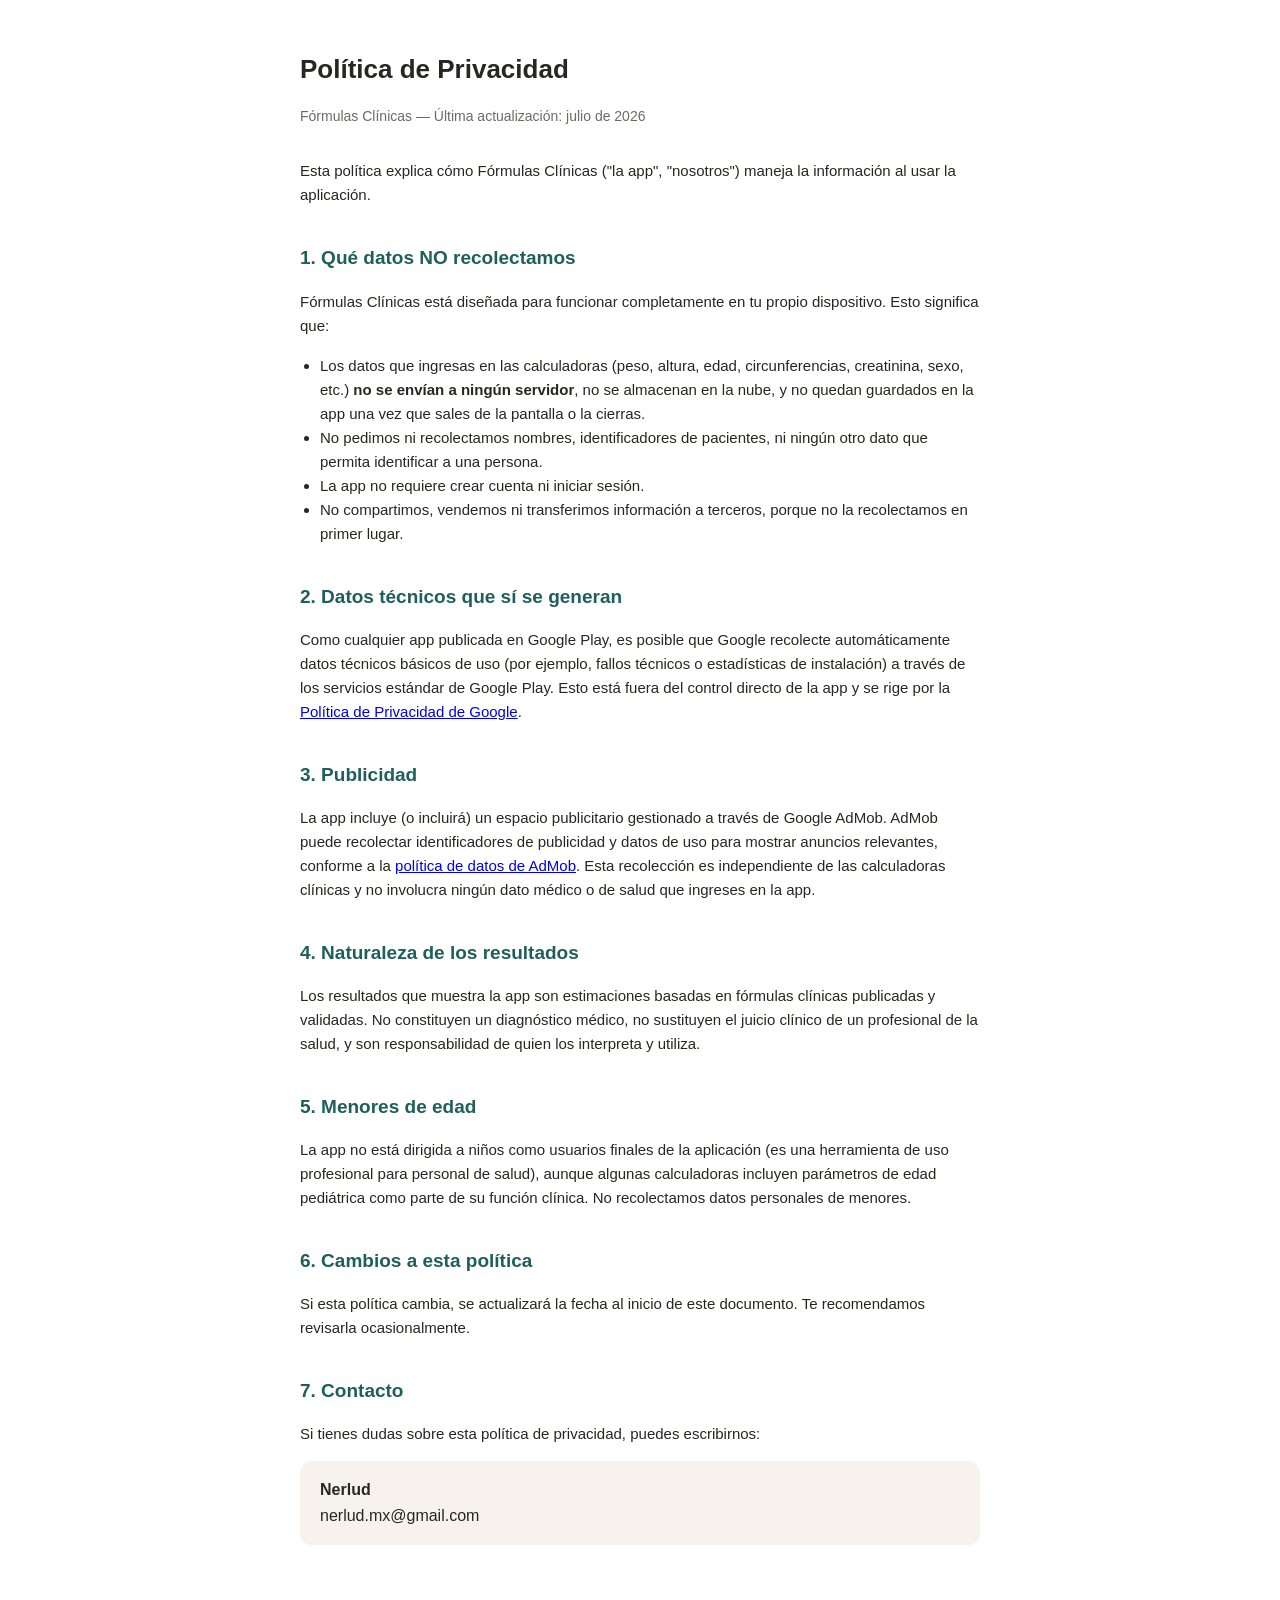
==== privacidad.html @ 590e9d35 "Add files via upload" ====
<!DOCTYPE html>
<html lang="es">
<head>
<meta charset="UTF-8">
<meta name="viewport" content="width=device-width, initial-scale=1.0">
<title>Política de Privacidad — Fórmulas Clínicas</title>
<style>
  body {
    font-family: -apple-system, BlinkMacSystemFont, 'Inter', sans-serif;
    max-width: 680px;
    margin: 0 auto;
    padding: 32px 20px 60px;
    color: #262622;
    line-height: 1.6;
  }
  h1 { font-size: 26px; margin-bottom: 4px; }
  .fecha { color: #6b6b63; font-size: 14px; margin-bottom: 32px; }
  h2 { font-size: 19px; margin-top: 36px; color: #1f5f5b; }
  p, li { font-size: 15px; }
  ul { padding-left: 20px; }
  .contacto {
    background: #f7f3ec;
    border-radius: 12px;
    padding: 16px 20px;
    margin-top: 12px;
  }
</style>
</head>
<body>

<h1>Política de Privacidad</h1>
<p class="fecha">Fórmulas Clínicas — Última actualización: julio de 2026</p>

<p>Esta política explica cómo Fórmulas Clínicas ("la app", "nosotros") maneja la información al usar la aplicación.</p>

<h2>1. Qué datos NO recolectamos</h2>
<p>Fórmulas Clínicas está diseñada para funcionar completamente en tu propio dispositivo. Esto significa que:</p>
<ul>
  <li>Los datos que ingresas en las calculadoras (peso, altura, edad, circunferencias, creatinina, sexo, etc.) <strong>no se envían a ningún servidor</strong>, no se almacenan en la nube, y no quedan guardados en la app una vez que sales de la pantalla o la cierras.</li>
  <li>No pedimos ni recolectamos nombres, identificadores de pacientes, ni ningún otro dato que permita identificar a una persona.</li>
  <li>La app no requiere crear cuenta ni iniciar sesión.</li>
  <li>No compartimos, vendemos ni transferimos información a terceros, porque no la recolectamos en primer lugar.</li>
</ul>

<h2>2. Datos técnicos que sí se generan</h2>
<p>Como cualquier app publicada en Google Play, es posible que Google recolecte automáticamente datos técnicos básicos de uso (por ejemplo, fallos técnicos o estadísticas de instalación) a través de los servicios estándar de Google Play. Esto está fuera del control directo de la app y se rige por la <a href="https://policies.google.com/privacy" target="_blank">Política de Privacidad de Google</a>.</p>

<h2>3. Publicidad</h2>
<p>La app incluye (o incluirá) un espacio publicitario gestionado a través de Google AdMob. AdMob puede recolectar identificadores de publicidad y datos de uso para mostrar anuncios relevantes, conforme a la <a href="https://support.google.com/admob/answer/6128543" target="_blank">política de datos de AdMob</a>. Esta recolección es independiente de las calculadoras clínicas y no involucra ningún dato médico o de salud que ingreses en la app.</p>

<h2>4. Naturaleza de los resultados</h2>
<p>Los resultados que muestra la app son estimaciones basadas en fórmulas clínicas publicadas y validadas. No constituyen un diagnóstico médico, no sustituyen el juicio clínico de un profesional de la salud, y son responsabilidad de quien los interpreta y utiliza.</p>

<h2>5. Menores de edad</h2>
<p>La app no está dirigida a niños como usuarios finales de la aplicación (es una herramienta de uso profesional para personal de salud), aunque algunas calculadoras incluyen parámetros de edad pediátrica como parte de su función clínica. No recolectamos datos personales de menores.</p>

<h2>6. Cambios a esta política</h2>
<p>Si esta política cambia, se actualizará la fecha al inicio de este documento. Te recomendamos revisarla ocasionalmente.</p>

<h2>7. Contacto</h2>
<p>Si tienes dudas sobre esta política de privacidad, puedes escribirnos:</p>
<div class="contacto">
  <strong>Nerlud</strong><br>
  nerlud.mx@gmail.com
</div>

</body>
</html>
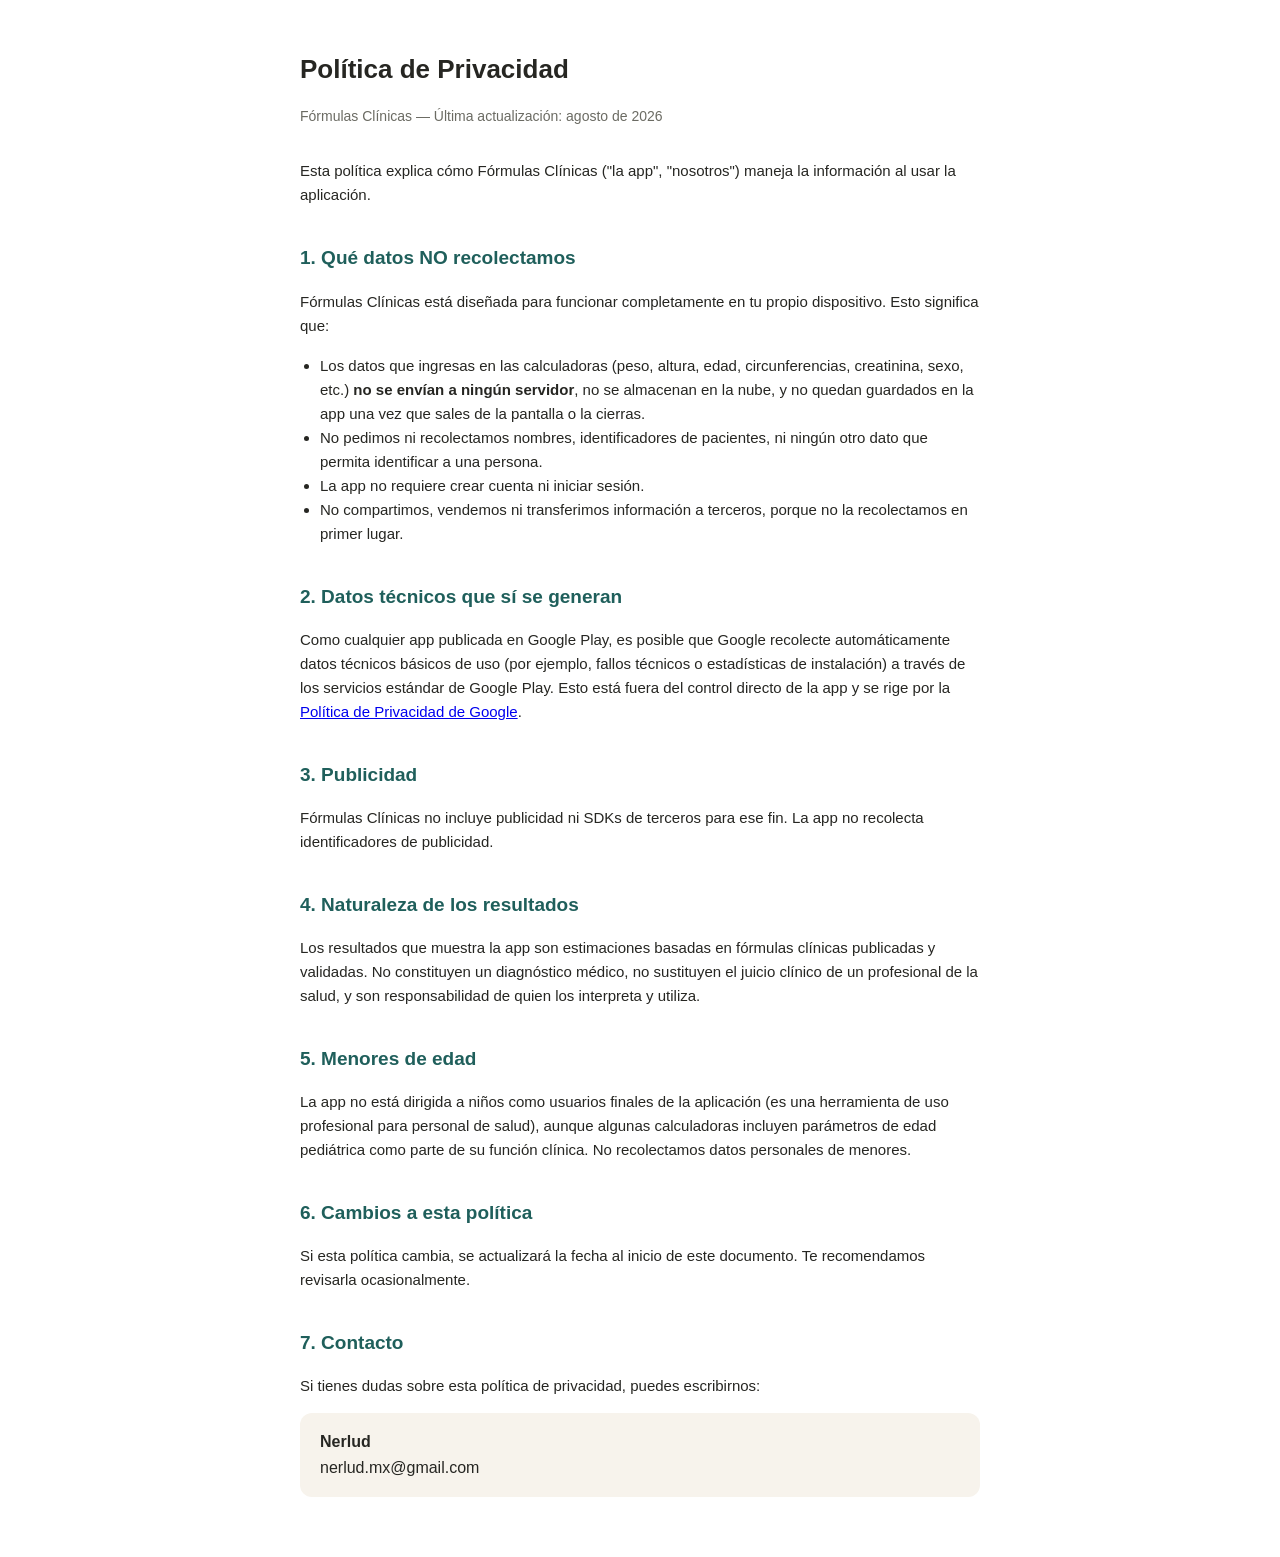
==== commit c23563fb: "Add files via upload" ====
--- a/privacidad.html
+++ b/privacidad.html
@@ -29,7 +29,7 @@
 <body>
 
 <h1>Política de Privacidad</h1>
-<p class="fecha">Fórmulas Clínicas — Última actualización: julio de 2026</p>
+<p class="fecha">Fórmulas Clínicas — Última actualización: agosto de 2026</p>
 
 <p>Esta política explica cómo Fórmulas Clínicas ("la app", "nosotros") maneja la información al usar la aplicación.</p>
 
@@ -46,7 +46,7 @@
 <p>Como cualquier app publicada en Google Play, es posible que Google recolecte automáticamente datos técnicos básicos de uso (por ejemplo, fallos técnicos o estadísticas de instalación) a través de los servicios estándar de Google Play. Esto está fuera del control directo de la app y se rige por la <a href="https://policies.google.com/privacy" target="_blank">Política de Privacidad de Google</a>.</p>
 
 <h2>3. Publicidad</h2>
-<p>La app incluye (o incluirá) un espacio publicitario gestionado a través de Google AdMob. AdMob puede recolectar identificadores de publicidad y datos de uso para mostrar anuncios relevantes, conforme a la <a href="https://support.google.com/admob/answer/6128543" target="_blank">política de datos de AdMob</a>. Esta recolección es independiente de las calculadoras clínicas y no involucra ningún dato médico o de salud que ingreses en la app.</p>
+<p>Fórmulas Clínicas no incluye publicidad ni SDKs de terceros para ese fin. La app no recolecta identificadores de publicidad.</p>
 
 <h2>4. Naturaleza de los resultados</h2>
 <p>Los resultados que muestra la app son estimaciones basadas en fórmulas clínicas publicadas y validadas. No constituyen un diagnóstico médico, no sustituyen el juicio clínico de un profesional de la salud, y son responsabilidad de quien los interpreta y utiliza.</p>
